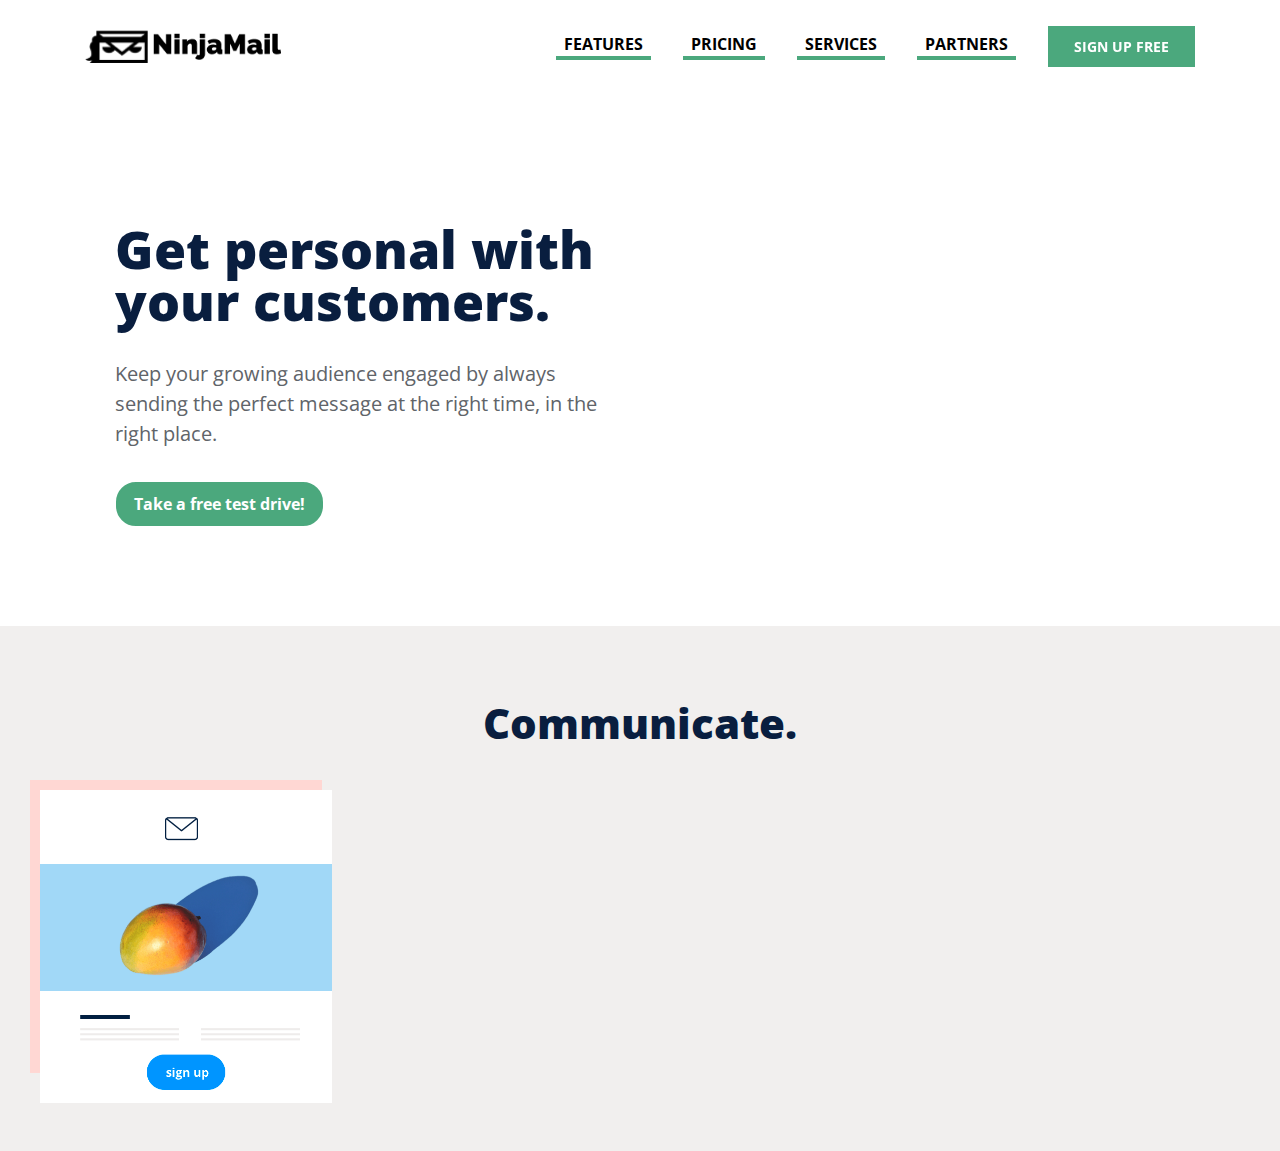
==== features.html @ a5b1a7e6 "9:46 push" ====
<!DOCTYPE html>
<html>

<head>
    <title>Ninja-Mail</title>
    <meta charset="utf-8">
    <meta name="viewport" content="width=device-width, initial-scale=1">
    <link rel="stylesheet" href="https://maxcdn.bootstrapcdn.com/bootstrap/4.5.2/css/bootstrap.min.css">
    <link rel="stylesheet" href="css/owlcarousel_styles/owl.carousel.min.css">
    <link rel="stylesheet" href="css/owlcarousel_styles/owl.theme.default.min.css">
    <link rel="stylesheet" href="https://cdnjs.cloudflare.com/ajax/libs/font-awesome/4.7.0/css/font-awesome.min.css">
    <link href="https://unpkg.com/aos@2.3.1/dist/aos.css" rel="stylesheet">
    <link rel="preconnect" href="https://fonts.googleapis.com">
    <link rel="preconnect" href="https://fonts.gstatic.com" crossorigin>
    <link href="https://fonts.googleapis.com/css2?family=Open+Sans:wght@300;400;600;700;800&display=swap"
        rel="stylesheet">
    <link rel="stylesheet" href="css/index.css">
    <link rel="stylesheet" href="css/features.css">

    <script src="https://ajax.googleapis.com/ajax/libs/jquery/3.5.1/jquery.min.js"></script>
    <script src="https://cdnjs.cloudflare.com/ajax/libs/popper.js/1.16.0/umd/popper.min.js"></script>
    <script src="https://maxcdn.bootstrapcdn.com/bootstrap/4.5.2/js/bootstrap.min.js"></script>
    <script src="https://unpkg.com/aos@2.3.1/dist/aos.js"></script>
    <script src="js/owlcarousel_js/owl.carousel.min.js"></script>
    <script src="js/main.js"></script>
</head>

<body>
    <header class="py-4">
        <div class="container">
            <div
                class="col-12 d-flex flex-wrap flex-row justify-content-between align-items-center d-block d-md-none p-0">
                <div class="col-6 p-0">
                    <a class="navbar-brand" href="#"><img src="images/logo-right.png " alt=""
                            class="img-fluid logo-left"> <img src="images/logo-left.png" alt=""
                            class="img-fluid logo-right"></a>
                </div>
                <div class="col-6 mx-auto text-center p-0">
                    <button class="navbar-toggler hvr-radial-in-1 p-0 text-center mx-auto px-2" type="button"
                        data-toggle="collapse" data-target="#collapsibleNavbar">
                        <a class="nav-link button-green text-white px-4" href="#">SIGN UP
                            FREE</a>
                    </button>
                </div>
            </div>

            <div class="d-none d-md-inline">
                <nav class="navbar navbar-expand navbar-dark p-0">
                    <a class="navbar-brand" href="#"><img src="images/logo-right.png " alt=""
                            class="img-fluid logo-left">
                        <img src="images/logo-left.png" alt="" class="img-fluid logo-right"></a>
                    <button class="navbar-toggler" type="button" data-toggle="collapse"
                        data-target="#collapsibleNavbar">
                        <span class="navbar-toggler-icon"></span>
                    </button>
                    <div class="collapse navbar-collapse" id="collapsibleNavbar">
                        <ul class="navbar-nav ml-auto d-flex flex-row flex-wrap align-items-center">
                            <li class="nav-item">
                                <a class="nav-link text-black mx-lg-3 mx-md-1 py-0" href="features.html">FEATURES</a>
                            </li>
                            <li class="nav-item">
                                <a class="nav-link text-black mx-lg-3 mx-md-1 py-0" href="pricing.html">PRICING</a>
                            </li>
                            <li class="nav-item">
                                <a class="nav-link text-black mx-lg-3 mx-md-1 py-0" href="services.html">SERVICES</a>
                            </li>
                            <li class="nav-item">
                                <a class="nav-link text-black mx-lg-3 mx-md-1 py-0" href="partners.html">PARTNERS</a>
                            </li>
                            <li class="nav-item">
                                <a class="nav-link text-black-btn ml-lg-3 p-md-0 pr-0" href="#">
                                    <button class=" p-2 px-lg-4 hvr-radial-in-1 px-3 px-md-2 banner-left-btn">
                                        SIGN UP FREE
                                    </button>
                                </a>
                            </li>
                        </ul>
                    </div>
                </nav>
            </div>
        </div>
    </header>
    <section class="feature-banner-section py-5">
        <div class="container">
            <div
                class="col-12 d-md-flex flex-md-row flex-column-reverse flex-wrap justify-content-between align-items-center">
                <div class="col-md-6 pt-md-5 pt-0">
                    <h1 class="py-2">Get personal with your customers.</h1>
                    <p class="pt-3">Keep your growing audience engaged by always sending the perfect message at the
                        right time, in
                        the right place. </p>
                    <div class="btn pt-3 p-0">
                        <button class="bg-gre-btn px-3 py-2">Take a free test drive!</button>
                    </div>
                </div>
                <div class="col-md-6">
                    <iframe id="cover-video"
                        data-src="https://player.vimeo.com/video/325682854?api=1&amp;background=1&amp;mute=0"
                        frameborder="0" webkitallowfullscreen="" mozallowfullscreen="" allowfullscreen=""
                        src="https://player.vimeo.com/video/325682854?api=1&amp;background=1&amp;mute=0"></iframe>
                </div>
            </div>
        </div>
    </section>
    <section class="communicate-section py-5">
        <div class="conatiner">
            <div class="col-12 d-md-flex flex-md-row flex-md-wrap justify-content-between align-items-center">
                <div class="col-12 mx-auto text-center">
                    <h1 class="communicate-h1 py-4">Communicate.</h1>
                </div>
                <div class="col-md-6  text-left">
                    <img src="images/Communicate.webp" alt="" class="left-img">
                </div>
                <div class="col-md-6"></div>
            </div>
        </div>
    </section>
</body>

</html>
---- css/index.css ----
body {
    margin: 0;
    padding: 0;
    font-family: 'Open Sans', sans-serif;
}

* {
    box-sizing: border-box;
}

header {
    position: fixed;
    top: 0;
    left: 0;
    width: 100%;
    z-index: 99;
    background: white;
}

.text-black {
    color: rgba(0, 0, 0, 1) !important;
    font-weight: 700;
    border-bottom: 4px solid rgba(75, 168, 125, 1);
}

.text-black-btn button {
    font-size: 14px;
    font-weight: 700;
}

.button-green {
    background: rgba(75, 168, 125, 1) !important;
    border: none;
    font-size: 14px;
}

.navbar-brand .logo-right {
    width: 108px;
    min-width: 108px;
}

.navbar-brand .logo-left {
    width: 50px;
    min-width: 50px;
}

/* .owl-carousel{
    display: block !important;
} */

.header {
    position: fixed;
    top: 0;
    left: 0;
    z-index: 9;
}

.owl-theme .owl-dots .owl-dot span {
    background: rgba(75, 168, 125, 1) !important;
    margin-top: 10px !important;
}

.owl-nav {
    display: none !important;
}

/* .hero-img {
    background: url(../images/hero-photo.png) no-repeat;
    background-size: 100%;
    margin-left: -101px;
    z-index: -10;
} */

.banner-heading-bg {
    background: url(../images/hero-photo.png) no-repeat;
    background-size: 100% 100%;
}

.banner-heading {
    font-weight: 800;
    font-size: 41px;
}

.hero-img-hide {
    display: none;
}

.middl-img-container {
    background: url(../images/video.png) no-repeat;
    background-size: 100% 100%;
}
/* .middle-text-container:hover{
    background: rgba(0, 0, 0, 0.5);
} */

.middle-text-container button, .modal-footer .save-btn {
    color: rgba(75, 168, 125, 1);
    font-weight: 700;
    background: white;
    border: none;
}

.middle-text-container button:hover, .modal-footer .save-btn {
    color: white;
    font-weight: 700;
    background: rgba(75, 168, 125, 1);
}

.banner-btns button {
    width: 129px;
    min-width: 129px;
}

.banner-left-btn {
    color: white;
    background: rgba(75, 168, 125, 1);
    border: 2px solid rgba(75, 168, 125, 1);
    font-weight: 700;
}

.banner-left-btn:hover {
    color: rgba(75, 168, 125, 1);
    background: white;
    border: 2px solid rgba(75, 168, 125, 1);
    font-weight: 700;
}

.banner-right-btn {
    color: rgba(75, 168, 125, 1);
    background: white;
    border: 2px solid rgba(75, 168, 125, 1);
    font-weight: 700;
}

.banner-right-btn:hover {
    color: white;
    background: rgba(75, 168, 125, 1);
    font-weight: 700;
    border: 2px solid rgba(75, 168, 125, 1);
}

.bg-section {
    background: url(../images/bg.jpg) no-repeat;
    background-size: 100% 87%;
}

/* .the-source-img a {
    color: rgba(75, 168, 125, 1);
    font-weight: 700;
} */

.the-source-content {
    padding-top: 30px;
}

.three-img {
    position: relative;
}

.three-content {
    position: absolute;
    bottom: -66px;
    left: 0;
}
.three-col-img:hover .three-content{
    bottom: 9px;
    background: linear-gradient(to bottom, rgba(0, 0, 0, 0) 0%, rgba(0, 0, 0, 0.9) 100%);
}
.three-col-imgs h3 {
    font-weight: 900;
}

.input {
    border: 1px solid rgba(159, 159, 159, 1);
    margin-bottom: 11px;
}

::placeholder {
    color: rgba(0, 0, 0, 1);
}

.spn small {
    color: rgba(75, 168, 125, 1);
    text-align: left;
    font-size: 16px;
    padding-left: 16px;
    padding-top: 8px;
}

/* .hero-img-hide{
    display: none !important;
} */

.brand-imgs {
    width: 150px !important;
    min-width: 150px;
    text-align: -webkit-center;
}

.brand-2 {
    height: 28px !important;
    min-height: 28px !important;
}

.brand-item {
    text-align: -webkit-center;
}

.get-section {
    background: rgba(75, 168, 125, 1);
}

.get-section h1 {
    font-size: 50px;
}

.get-section button {
    color: rgba(75, 168, 125, 1);
    background: white;
    border: 2px solid white;
    font-weight: 700;
}

.get-section button:hover {
    color: white;
    background: rgba(75, 168, 125, 1);
    border: 2px solid white;
}

footer .footer-logo {
    width: 102px;
    min-width: 102px;
}

footer .footer-logo-1 {
    width: 80px;
    min-width: 80px;
}

.footer-box {
    border-bottom: 2px solid rgba(219, 219, 219, 1);
}

.footer-box a, .footer-box-2 a {
    color: rgba(0, 0, 0, 1);
    font-size: 14px;
    text-decoration: none;
    font-weight: 700;
    padding-bottom: 4px;
}

@media (min-width:768px) {
    .navbar-brand .logo-right {
        width: 128px;
        min-width: 128px;
    }
    .navbar-brand .logo-left {
        width: 63px;
        min-width: 63px;
    }
    .text-black button {
        background: rgba(75, 168, 125, 1) !important;
        border: none;
    }
    .text-black {
        color: rgba(0, 0, 0, 1) !important;
        font-weight: 700;
        font-size: 14px;
        border-bottom: 4px solid rgba(75, 168, 125, 1);
    }
    .banner-section {
        background: url(../images/banner-bg.png) no-repeat;
        margin-top: 67px;
        background-size: 90%;
    }
    .banner-heading {
        font-weight: 800;
        font-size: 39px;
    }
    /* .hero-img {
        background: url(../images/hero-photo.png) no-repeat;
        background-size: 100%;
        margin-left: -50px;
        z-index: -10;
    } */
    .middl-img-container h1 {
        font-size: 44px;
    }
    .the-source-box-right {
        padding-top: 124px;
    }
    .the-source-content {
        padding-top: 192px;
    }
    .the-source-content h2 {
        font-size: 24px;
    }
    .the-source-content p {
        padding-right: 31px;
        color: rgba(0, 0, 0, 1);
        font-weight: 600;
    }
    .hero-img {
        background: url(../images/hero-photo.png) no-repeat;
        background-size: 100%;
        margin-left: -60px;
        z-index: -10;
    }
    .banner-heading-bg {
        padding-bottom: 0px;
    }
    .banner-heading-bg {
        background: none;
    }
    .banner-btns button {
        width: 152px;
        min-width: 152px;
    }
    .hero-img-hide {
        visibility: hidden !important;
    }
    .the-source-img p {
        font-size: 13px;
    }
    .form-section h1 {
        font-size: 24px;
        font-weight: 900;
    }
    .brands-section h1 {
        font-size: 22px;
        font-weight: 900;
    }
    .brand-imgs {
        width: 112px !important;
        min-width: 112px;
        text-align: -webkit-center;
    }
    .spn {
        color: rgba(75, 168, 125, 1);
    }
}

@media (min-width:992px) {
    .text-black {
        color: rgba(0, 0, 0, 1) !important;
        font-weight: 700;
        font-size: 16px;
        border-bottom: 4px solid rgba(75, 168, 125, 1);
    }
    .hero-img {
        background: url(../images/hero-photo.png) no-repeat;
        background-size: 100%;
        margin-left: -80px;
        z-index: -10;
    }
    .banner-heading {
        font-weight: 800;
        font-size: 52px;
    }
    .banner-btns button {
        width: 182px;
        min-width: 182px;
    }
    .the-source-content p {
        line-height: 34px;
        padding-right: 31px;
        color: rgba(0, 0, 0, 1);
        font-weight: 600;
    }
    .the-source-box-right {
        padding-top: 124px;
    }
    .the-source-content {
        padding-top: 192px;
    }
    .middl-img-container h1 {
        font-size: 50px;
    }
    .the-source-img p {
        font-size: 13px;
    }
    .the-source-content h2 {
        font-size: 40px;
    }
    .form-section h1 {
        font-size: 32px;
        font-weight: 900;
    }
    .brands-section h1 {
        font-size: 34px;
        font-weight: 900;
    }
    .the-source-img p {
        font-size: 15px;
    }
}

@media (max-width: 765px) {
    .hero-img {
        display: none;
    }
    .form-section h1 {
        font-weight: 700;
        font-size: 33px;
    }
    .brands-section h1 {
        font-weight: 800;
        font-size: 30px;
    }
    .footer-md {
        width: 100%;
        display: flex;
        flex-direction: row;
        flex-wrap: wrap;
    }
    .footer-box-1 {
        width: 50%;
    }
    .brand-imgs {
        width: 121px !important;
        min-width: 121px;
        text-align: -webkit-center;
    }
    .banner-section {
        margin-top: 102px;
    }
}

/* .the-source-bg-box:hover, .three-col-img:hover {
    transform: translateY(0) scale(1.1);
} */

.modal-dialog {
    width: 66% !important;
    max-width: 66% !important;
}

button:focus {
    border: none;
    outline: none;
}

.learnmore {
    color: rgba(75, 168, 125, 1);
    font-family: lato, sans-serif;
    font-weight: 900;
    font-style: normal;
    position: relative;
}

.learnmore:hover:before {
    width: 100%;
    text-decoration: none;
    color: rgba(75, 168, 125, 1) !important;
}

.learnmore:before {
    content: '';
    position: absolute;
    left: 0;
    bottom: -2px;
    width: 0;
    height: 2px;
    background: rgba(75, 168, 125, 1);
    text-decoration: none;
    transition: all 0.2s ease-out;
}

a:hover {
    text-decoration: none;
    color: rgba(75, 168, 125, 1);
}

.hvr-radial-in {
    display: inline-block;
    vertical-align: middle;
    -webkit-transform: perspective(1px) translateZ(0);
    transform: perspective(1px) translateZ(0);
    box-shadow: 0 0 1px rgb(0 0 0 / 0%);
    position: relative;
    overflow: hidden;
    -webkit-transition-property: color;
    transition-property: color;
    -webkit-transition-duration: 0.3s;
    transition-duration: 0.3s;
}
.hvr-radial-in:hover:before, .hvr-radial-in:focus:before, .hvr-radial-in:active:before {
    -webkit-transform: scale(0);
    transform: scale(0);
}
.hvr-radial-in:before {
    content: "";
    position: absolute;
    z-index: -1;
    top: 0;
    left: 0;
    right: 0;
    bottom: 0;
    background: white;
    border-radius: 100%;
    -webkit-transform: scale(2);
    transform: scale(2);
    -webkit-transition-property: transform;
    transition-property: transform;
    -webkit-transition-duration: 0.3s;
    transition-duration: 0.3s;
    -webkit-transition-timing-function: ease-out;
    transition-timing-function: ease-out;
}
.hvr-radial-in-1 {
    display: inline-block;
    vertical-align: middle;
    -webkit-transform: perspective(1px) translateZ(0);
    transform: perspective(1px) translateZ(0);
    box-shadow: 0 0 1px rgb(0 0 0 / 0%);
    position: relative;
    overflow: hidden;
    -webkit-transition-property: color;
    transition-property: color;
    -webkit-transition-duration: 0.3s;
    transition-duration: 0.3s;
}
.hvr-radial-in-1:hover:before, .hvr-radial-in:focus:before, .hvr-radial-in:active:before {
    -webkit-transform: scale(0);
    transform: scale(0);
}
.hvr-radial-in-1:before {
    content: "";
    position: absolute;
    z-index: -1;
    top: 0;
    left: 0;
    right: 0;
    bottom: 0;
    background: rgba(75, 168, 125, 1);
    border-radius: 100%;
    -webkit-transform: scale(2);
    transform: scale(2);
    -webkit-transition-property: transform;
    transition-property: transform;
    -webkit-transition-duration: 0.3s;
    transition-duration: 0.3s;
    -webkit-transition-timing-function: ease-out;
    transition-timing-function: ease-out;
}
.hvr-bounce-to-bottom:hover:before, .hvr-bounce-to-bottom:focus:before, .hvr-bounce-to-bottom:active:before {
    -webkit-transform: scaleY(1);
    transform: scaleY(1);
    -webkit-transition-timing-function: cubic-bezier(0.52, 1.64, 0.37, 0.66);
    transition-timing-function: cubic-bezier(0.52, 1.64, 0.37, 0.66);
}

.hvr-bounce-to-bottom:before {
    content: "";
    position: absolute;
    z-index: -1;
    top: 0;
    left: 0;
    right: 0;
    bottom: 0;
    background: rgba(0, 0, 0, 0.4);
    -webkit-transform: scaleY(0);
    transform: scaleY(0);
    -webkit-transform-origin: 50% 0;
    transform-origin: 50% 0;
    -webkit-transition-property: transform;
    transition-property: transform;
    -webkit-transition-duration: 0.5s;
    transition-duration: 0.5s;
    -webkit-transition-timing-function: ease-out;
    transition-timing-function: ease-out;
}
.hvr-bounce-to-bottom {
    display: block;
    -webkit-transform: perspective(1px) translateZ(0);
    transform: perspective(1px) translateZ(0);
    box-shadow: 0 0 1px rgb(0 0 0 / 0%);
    position: relative;
    -webkit-transition-property: color;
    transition-property: color;
    -webkit-transition-duration: 0.5s;
    transition-duration: 0.5s;
}
---- css/features.css ----
body {
    margin: 0;
    padding: 0;
    font-family: 'Open Sans', sans-serif;
}

* {
    box-sizing: border-box;
}
.feature-banner-section{
    margin-top: 67px;
}
.feature-banner-section h1{
    font-size: 52px;
    line-height: 52px;
    color: #091E3F;
    font-weight: 800;
}
.feature-banner-section p{
    font-size: 20px;
    line-height: 30px;
    color: #606469;
}
.bg-gre-btn{
    color: white;
    background: rgba(75, 168, 125, 1);
    border: 2px solid rgba(75, 168, 125, 1);
    font-weight: 700;
    border-radius: 20px;
}
.feature-banner-section iframe{
    width: 427px;
    max-width: 427px;
    height: 457px;
    max-width: 457px;
}
.communicate-section{
    background: #f1efee;
}
.communicate-h1{
    color: #091e3f;
    font-size: 42px;
    font-weight: 800;
}
.communicate-section .left-img{
    width: 302px;
    max-width: 302px;
}
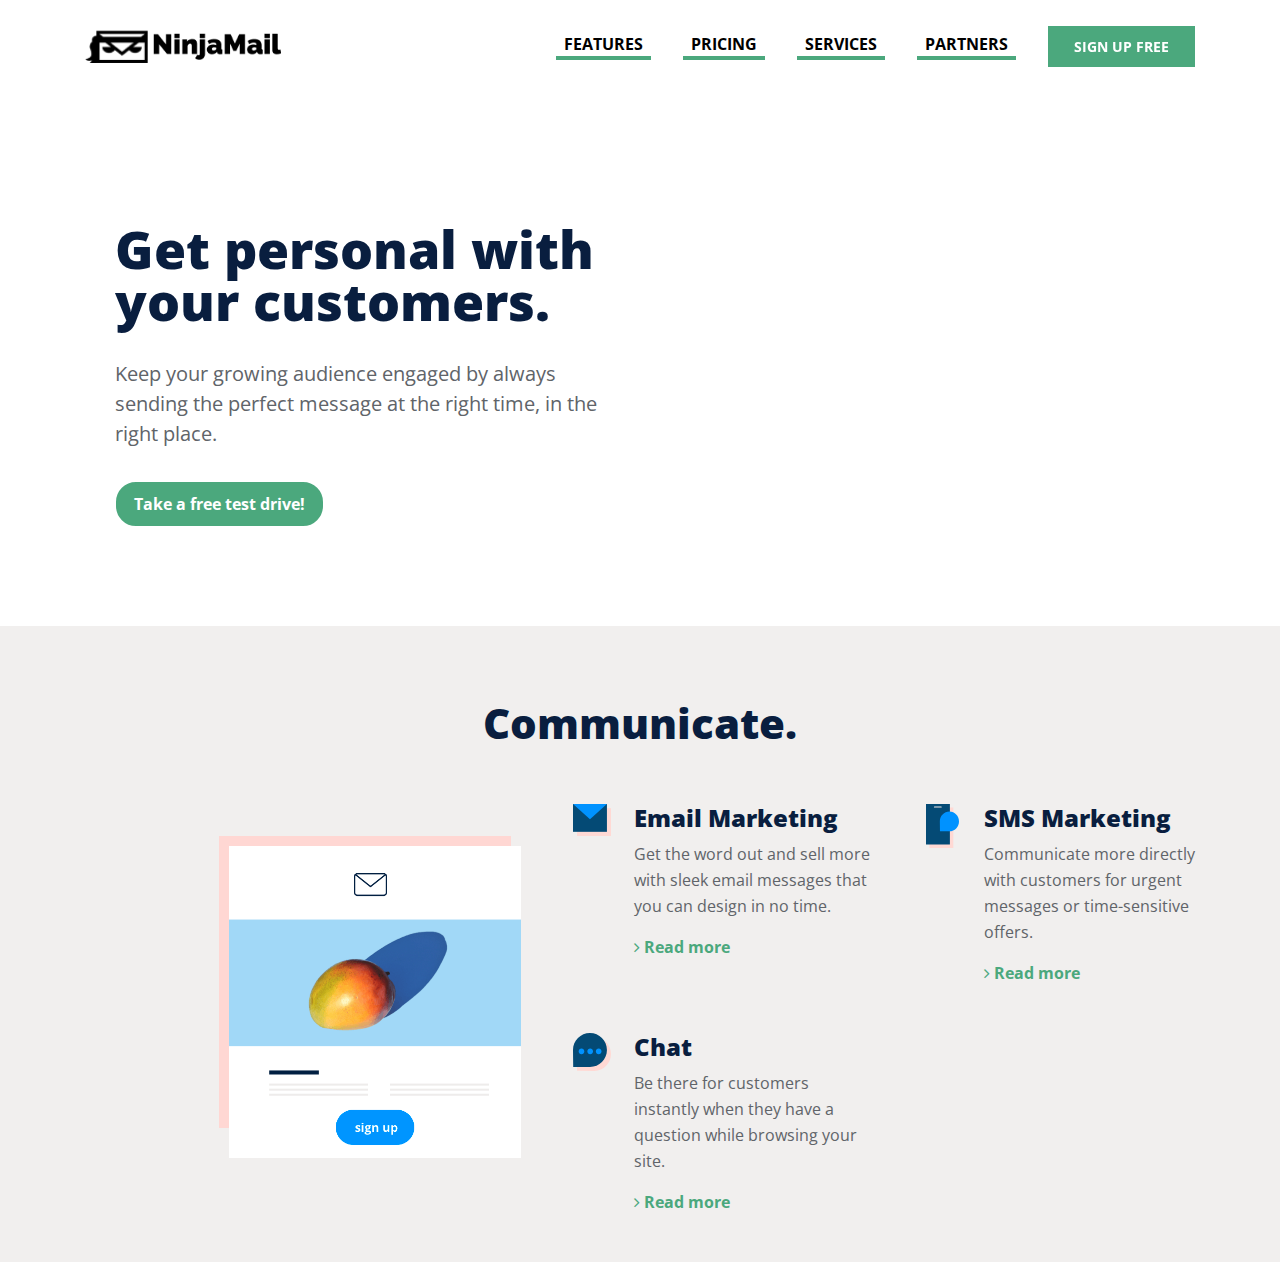
==== commit e56815c0: "10 push" ====
--- a/features.html
+++ b/features.html
@@ -104,14 +104,48 @@
     </section>
     <section class="communicate-section py-5">
         <div class="conatiner">
-            <div class="col-12 d-md-flex flex-md-row flex-md-wrap justify-content-between align-items-center">
+            <div class="col-12 d-md-flex flex-md-row flex-md-wrap  align-items-center">
                 <div class="col-12 mx-auto text-center">
                     <h1 class="communicate-h1 py-4">Communicate.</h1>
                 </div>
-                <div class="col-md-6  text-left">
+                <div class="col-md-5 ml-auto text-right">
                     <img src="images/Communicate.webp" alt="" class="left-img">
                 </div>
-                <div class="col-md-6"></div>
+                <div class="col-md-7 pt-4">
+                    <div class="p-0 col-12 d-md-flex flex-md-row flex-md-wrap ">
+                        <div class="col-md-6 flex-row flex-wrap d-flex">
+                            <div class="col-2 text-center p-0">
+                                <img src="images/email.svg" alt="">
+                            </div>
+                            <div class="col-10 communicate-right">
+                                <h4>Email Marketing</h4>
+                                <p>Get the word out and sell more with sleek email messages that you can design in no
+                                    time.</p>
+                                    <a href="#"><i class="fa fa-angle-right pr-1" aria-hidden="true"></i>Read more</a>
+                            </div>
+                        </div>
+                        <div class="col-md-6 flex-row flex-wrap d-flex">
+                            <div class="col-2 text-center p-0">
+                                <img src="images/icn-tool-sms.svg" alt="">
+                            </div>
+                            <div class="col-10 communicate-right">
+                                <h4>SMS Marketing</h4>
+                                <p>Communicate more directly with customers for urgent messages or time-sensitive offers.</p>
+                                    <a href="#"><i class="fa fa-angle-right pr-1" aria-hidden="true"></i>Read more</a>
+                            </div>
+                        </div>
+                        <div class="col-md-6 flex-row flex-wrap d-flex pt-5">
+                            <div class="col-2 text-center p-0">
+                                <img src="images/Chat.svg" alt="">
+                            </div>
+                            <div class="col-10 communicate-right">
+                                <h4>Chat</h4>
+                                <p>Be there for customers instantly when they have a question while browsing your site.</p>
+                                    <a href="#"><i class="fa fa-angle-right pr-1" aria-hidden="true"></i>Read more</a>
+                            </div>
+                        </div>
+                    </div>
+                </div>
             </div>
         </div>
     </section>
--- a/css/features.css
+++ b/css/features.css
@@ -45,4 +45,18 @@
 .communicate-section .left-img{
     width: 302px;
     max-width: 302px;
+}
+.communicate-right p{
+    color: #606469;
+    font-size: 16px;
+    line-height: 26px;
+}
+.communicate-right h4{
+    color: #091e3f;
+    font-weight: 800;
+}
+.communicate-right a{
+    text-decoration: none;
+    color: rgba(75, 168, 125, 1);
+    font-weight: 700;
 }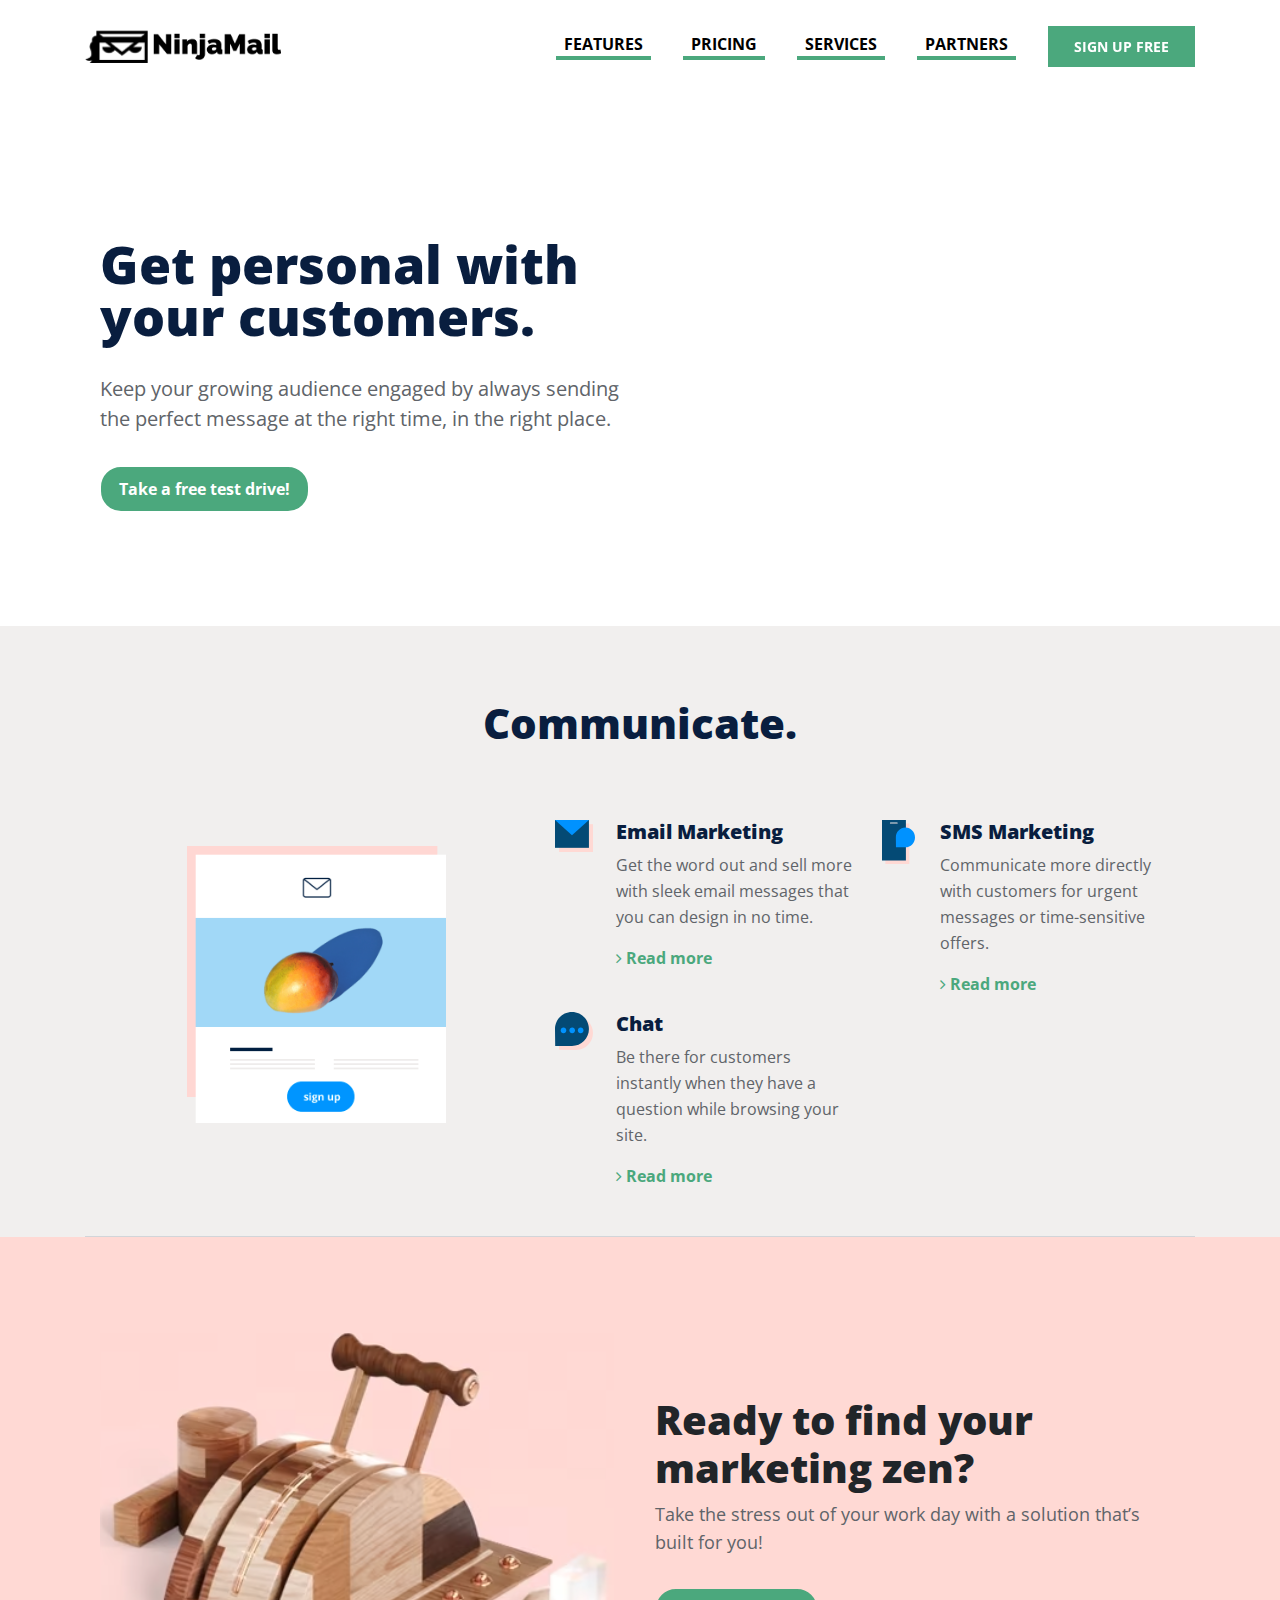
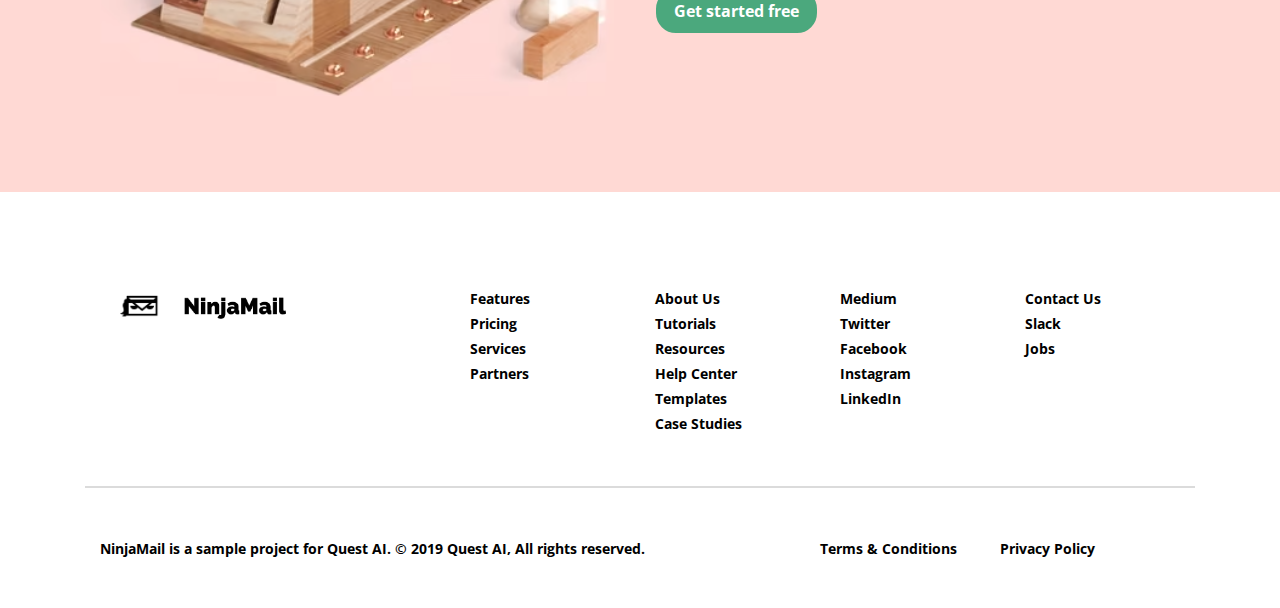
==== commit 7452c94b: "feature file pushing" ====
--- a/features.html
+++ b/features.html
@@ -83,8 +83,8 @@
     <section class="feature-banner-section py-5">
         <div class="container">
             <div
-                class="col-12 d-md-flex flex-md-row flex-column-reverse flex-wrap justify-content-between align-items-center">
-                <div class="col-md-6 pt-md-5 pt-0">
+                class="col-12 d-flex flex-md-row flex-column-reverse flex-wrap justify-content-between align-items-center p-0">
+                <div class="col-md-6  col-12 pt-md-5 pt-0">
                     <h1 class="py-2">Get personal with your customers.</h1>
                     <p class="pt-3">Keep your growing audience engaged by always sending the perfect message at the
                         right time, in
@@ -93,7 +93,7 @@
                         <button class="bg-gre-btn px-3 py-2">Take a free test drive!</button>
                     </div>
                 </div>
-                <div class="col-md-6">
+                <div class="col-md-6 col-12">
                     <iframe id="cover-video"
                         data-src="https://player.vimeo.com/video/325682854?api=1&amp;background=1&amp;mute=0"
                         frameborder="0" webkitallowfullscreen="" mozallowfullscreen="" allowfullscreen=""
@@ -102,47 +102,158 @@
             </div>
         </div>
     </section>
-    <section class="communicate-section py-5">
-        <div class="conatiner">
-            <div class="col-12 d-md-flex flex-md-row flex-md-wrap  align-items-center">
-                <div class="col-12 mx-auto text-center">
+    <section class="communicate-section ">
+        <div class="container">
+            <div class="col-12 d-md-flex flex-md-row flex-md-wrap  align-items-center bdr-btm py-5 px-0">
+                <div class="col-12 mx-auto text-center p-0">
                     <h1 class="communicate-h1 py-4">Communicate.</h1>
                 </div>
-                <div class="col-md-5 ml-auto text-right">
+                <div class="col-md-5 text-center">
                     <img src="images/Communicate.webp" alt="" class="left-img">
                 </div>
-                <div class="col-md-7 pt-4">
-                    <div class="p-0 col-12 d-md-flex flex-md-row flex-md-wrap ">
-                        <div class="col-md-6 flex-row flex-wrap d-flex">
+                <div class="col-md-7 pt-4 p-0">
+                    <div class="p-0 col-12 d-md-flex flex-md-row flex-md-wrap p-0">
+                        <div class="col-lg-6 pt-3 flex-row flex-wrap d-flex p-0">
                             <div class="col-2 text-center p-0">
                                 <img src="images/email.svg" alt="">
                             </div>
                             <div class="col-10 communicate-right">
-                                <h4>Email Marketing</h4>
+                                <h5>Email Marketing</h5>
                                 <p>Get the word out and sell more with sleek email messages that you can design in no
                                     time.</p>
-                                    <a href="#"><i class="fa fa-angle-right pr-1" aria-hidden="true"></i>Read more</a>
-                            </div>
-                        </div>
-                        <div class="col-md-6 flex-row flex-wrap d-flex">
+                                <a href="#"><i class="fa fa-angle-right pr-1" aria-hidden="true"></i>Read more</a>
+                            </div>
+                        </div>
+                        <div class="col-lg-6 pt-3 flex-row flex-wrap d-flex p-0">
                             <div class="col-2 text-center p-0">
                                 <img src="images/icn-tool-sms.svg" alt="">
                             </div>
                             <div class="col-10 communicate-right">
-                                <h4>SMS Marketing</h4>
-                                <p>Communicate more directly with customers for urgent messages or time-sensitive offers.</p>
-                                    <a href="#"><i class="fa fa-angle-right pr-1" aria-hidden="true"></i>Read more</a>
-                            </div>
-                        </div>
-                        <div class="col-md-6 flex-row flex-wrap d-flex pt-5">
+                                <h5>SMS Marketing</h5>
+                                <p>Communicate more directly with customers for urgent messages or time-sensitive
+                                    offers.</p>
+                                <a href="#"><i class="fa fa-angle-right pr-1" aria-hidden="true"></i>Read more</a>
+                            </div>
+                        </div>
+                        <div class="col-lg-6 pt-3 flex-row flex-wrap d-flex  p-0">
                             <div class="col-2 text-center p-0">
                                 <img src="images/Chat.svg" alt="">
                             </div>
                             <div class="col-10 communicate-right">
-                                <h4>Chat</h4>
-                                <p>Be there for customers instantly when they have a question while browsing your site.</p>
-                                    <a href="#"><i class="fa fa-angle-right pr-1" aria-hidden="true"></i>Read more</a>
-                            </div>
+                                <h5>Chat</h5>
+                                <p>Be there for customers instantly when they have a question while browsing your site.
+                                </p>
+                                <a href="#"><i class="fa fa-angle-right pr-1" aria-hidden="true"></i>Read more</a>
+                            </div>
+                        </div>
+                    </div>
+                </div>
+            </div>
+        </div>
+    </section>
+    <section class="py-5 ready-section">
+        <div class="container">
+            <div class="col-12 d-md-flex flex-wrap flex-row align-items-center justify-content-between p-0 py-5">
+                <div class="col-md-6">
+                    <img src="images/gare.png" alt="" class="img-fluid ">
+                </div>
+                <div class="col-md-6 ">
+                    <h1>Ready to find your
+                        marketing zen?</h1>
+                    <p>Take the stress out of your work day with a solution that’s built for you!</p>
+                    <div class="btn pt-3 p-0">
+                        <button class="bg-gre-btn px-3 py-2">Get started free</button>
+                    </div>
+                </div>
+            </div>
+        </div>
+    </section>
+    <footer class="pt-5">
+        <div class="container">
+            <div
+                class="footer-box col-12 d-md-flex flex-md-row flex-md-wrap justify-content-md-between px-0 py-5 d-none d-md-block">
+                <div class="col-md-4 ">
+                    <a href="#">
+                        <img src="images/footer-logo.png" alt="" class="footer-logo-1">
+                        <img src="images/logo-left.png" alt="" class="footer-logo">
+                    </a>
+                </div>
+                <div class="col-md-2 d-flex flex-column flex-wrap">
+                    <a href="#">Features</a>
+                    <a href="#">Pricing</a>
+                    <a href="#">Services</a>
+                    <a href="#">Partners</a>
+                </div>
+                <div class="col-md-2 d-flex flex-column flex-wrap">
+                    <a href="#"> About Us</a>
+                    <a href="#"> Tutorials</a>
+                    <a href="#"> Resources</a>
+                    <a href="#"> Help Center</a>
+                    <a href="#"> Templates</a>
+                    <a href="#"> Case Studies</a>
+                </div>
+                <div class="col-md-2 d-flex flex-column flex-wrap">
+                    <a href="#"> Medium</a>
+                    <a href="#"> Twitter</a>
+                    <a href="#"> Facebook</a>
+                    <a href="#"> Instagram</a>
+                    <a href="#"> LinkedIn</a>
+                </div>
+                <div class="col-md-2 d-flex flex-column flex-wrap">
+                    <a href="#"> Contact Us</a>
+                    <a href="#"> Slack</a>
+                    <a href="#"> Jobs</a>
+                </div>
+            </div>
+            <div class="d-block d-md-none">
+                <div class="footer-box d-flex flex-wrap flex-row justify-content-between py-4">
+                    <div class="col-12 py-3 px-0">
+                        <a href="#">
+                            <img src="images/footer-logo.png" alt="" class="footer-logo-1">
+                            <img src="images/logo-left.png" alt="" class="footer-logo">
+                        </a>
+                    </div>
+                    <div class="col-12 d-flex flex-wrap flex-wrap justify-content-between">
+                        <div class="col-6 d-flex flex-column flex-wrap px-0">
+                            <a href="#">Features</a>
+                            <a href="#">Pricing</a>
+                            <a href="#">Services</a>
+                            <a href="#">Partners</a>
+                            <a href="#"> About Us</a>
+                            <a href="#"> Tutorials</a>
+                            <a href="#"> Resources</a>
+                            <a href="#"> Help Center</a>
+                            <a href="#"> Templates</a>
+                            <a href="#"> Case Studies</a>
+                        </div>
+                        <div class="col-6 d-flex flex-column flex-wrap px-0">
+                            <a href="#"> Medium</a>
+                            <a href="#"> Twitter</a>
+                            <a href="#"> Facebook</a>
+                            <a href="#"> Instagram</a>
+                            <a href="#"> LinkedIn</a>
+                            <a href="#"> Contact Us</a>
+                            <a href="#"> Slack</a>
+                            <a href="#"> Jobs</a>
+                        </div>
+                    </div>
+                </div>
+            </div>
+        </div>
+    </footer>
+    <section class="py-5">
+        <div class="container">
+            <div class="col-12 footer-box-2 d-flex flex-wrap flex-row justify-content-between">
+                <div class="col-md-8 p-0">
+                    <a href="#">NinjaMail is a sample project for Quest AI. © 2019 Quest AI, All rights reserved.</a>
+                </div>
+                <div class="col-md-4  p-0">
+                    <div class="col-md-12 d-flex flex-wrap flex-row p-0 py-4 py-md-0">
+                        <div class="col-md-6 p-0">
+                            <a href="#">Terms & Conditions</a>
+                        </div>
+                        <div class="col-md-6 p-0">
+                            <a href="#">Privacy Policy</a>
                         </div>
                     </div>
                 </div>
--- a/css/features.css
+++ b/css/features.css
@@ -7,56 +7,99 @@
 * {
     box-sizing: border-box;
 }
-.feature-banner-section{
+
+.feature-banner-section {
     margin-top: 67px;
 }
-.feature-banner-section h1{
+
+.feature-banner-section h1 {
     font-size: 52px;
     line-height: 52px;
     color: #091E3F;
     font-weight: 800;
 }
-.feature-banner-section p{
+
+.feature-banner-section p {
     font-size: 20px;
     line-height: 30px;
     color: #606469;
 }
-.bg-gre-btn{
+
+.bg-gre-btn {
     color: white;
     background: rgba(75, 168, 125, 1);
     border: 2px solid rgba(75, 168, 125, 1);
     font-weight: 700;
     border-radius: 20px;
 }
-.feature-banner-section iframe{
+
+.feature-banner-section iframe {
     width: 427px;
     max-width: 427px;
     height: 457px;
     max-width: 457px;
 }
-.communicate-section{
+
+.communicate-section {
     background: #f1efee;
 }
-.communicate-h1{
+
+.bdr-btm {
+    border-bottom: 1px solid #d2d5d9;
+}
+
+.communicate-h1 {
     color: #091e3f;
     font-size: 42px;
     font-weight: 800;
 }
-.communicate-section .left-img{
+
+.communicate-section .left-img {
     width: 302px;
     max-width: 302px;
 }
-.communicate-right p{
+
+.communicate-right p {
     color: #606469;
     font-size: 16px;
     line-height: 26px;
 }
-.communicate-right h4{
+
+.communicate-right h5 {
     color: #091e3f;
     font-weight: 800;
 }
-.communicate-right a{
+
+.communicate-right a {
     text-decoration: none;
     color: rgba(75, 168, 125, 1);
     font-weight: 700;
+}
+
+.ready-section {
+    background: #ffd9d4;
+}
+
+.ready-section h1 {
+    font-weight: 800;
+}
+
+.ready-section p {
+    color: #606469;
+    font-size: 18px;
+    line-height: 28px;
+}
+@media (min-width:768px){
+    .communicate-section .left-img{
+        width: 259px;
+        max-width: 259px;
+    }
+}
+@media (max-width: 765px) {
+    .feature-banner-section iframe {
+        width: 327px;
+        max-width: 327px;
+        height: 357px;
+        max-width: 357px;
+    }
 }